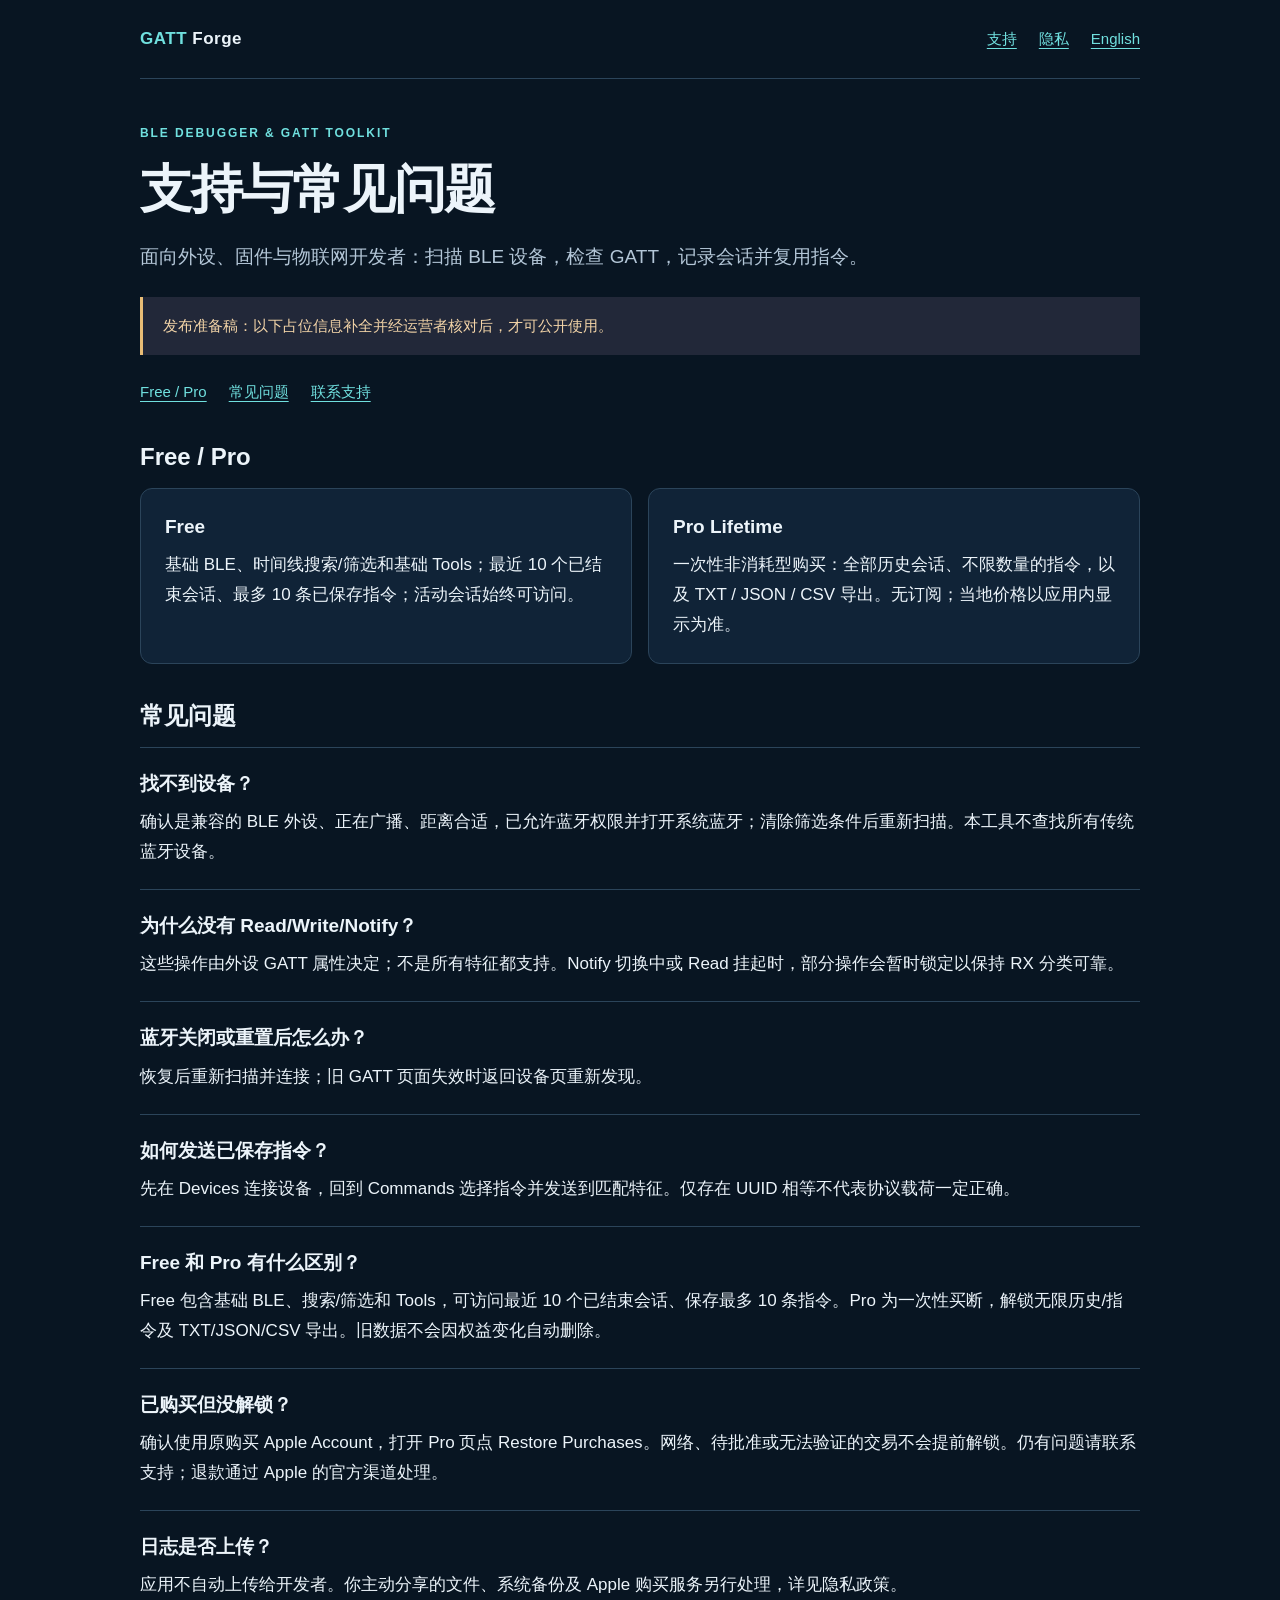
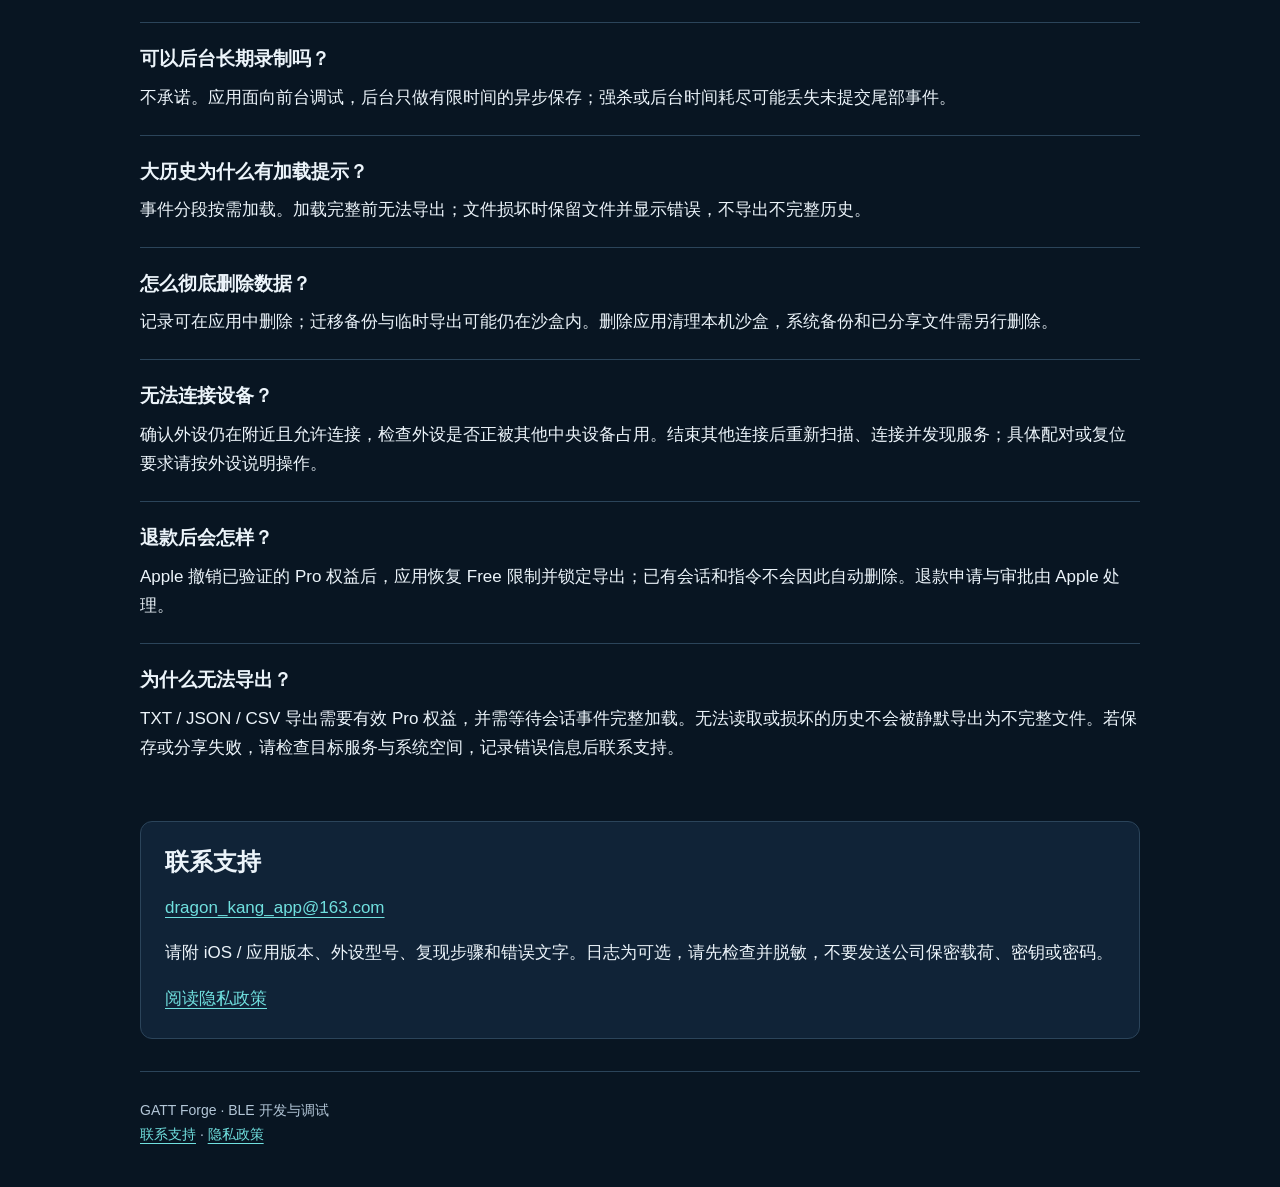
==== zh/index.html @ b28a735b "Initial GATT Forge support site" ====
<!doctype html>
<html lang="zh-Hans"><head><meta charset="utf-8"><meta name="viewport" content="width=device-width, initial-scale=1"><meta name="description" content="GATT Forge 支持与常见问题"><title>支持与常见问题 · GATT Forge</title><link rel="stylesheet" href="../styles.css"><link rel="icon" href="../favicon.svg" type="image/svg+xml"><link rel="alternate" hreflang="en" href="../index.html"></head>
<body><a class="skip" href="#main">跳到正文</a><header><a class="brand" href="index.html"><span>GATT</span> Forge</a><nav aria-label="主导航"><a href="index.html" aria-current="page">支持</a><a href="privacy.html">隐私</a><a lang="en" hreflang="en" href="../index.html">English</a></nav></header><main id="main"><p class="eyebrow">BLE DEBUGGER &amp; GATT TOOLKIT</p><h1>支持与常见问题</h1><p class="lead">面向外设、固件与物联网开发者：扫描 BLE 设备，检查 GATT，记录会话并复用指令。</p><div class="notice">发布准备稿：以下占位信息补全并经运营者核对后，才可公开使用。</div><nav class="jump" aria-label="页面内容"><a href="#plans">Free / Pro</a><a href="#faq">常见问题</a><a href="#contact">联系支持</a></nav><section id="plans"><h2>Free / Pro</h2><div class="plans"><article class="card"><h3>Free</h3><p>基础 BLE、时间线搜索/筛选和基础 Tools；最近 10 个已结束会话、最多 10 条已保存指令；活动会话始终可访问。</p></article><article class="card"><h3>Pro Lifetime</h3><p>一次性非消耗型购买：全部历史会话、不限数量的指令，以及 TXT / JSON / CSV 导出。无订阅；当地价格以应用内显示为准。</p></article></div></section><section id="faq"><h2>常见问题</h2><article class="faq"><h3>找不到设备？</h3><p>确认是兼容的 BLE 外设、正在广播、距离合适，已允许蓝牙权限并打开系统蓝牙；清除筛选条件后重新扫描。本工具不查找所有传统蓝牙设备。</p></article><article class="faq"><h3>为什么没有 Read/Write/Notify？</h3><p>这些操作由外设 GATT 属性决定；不是所有特征都支持。Notify 切换中或 Read 挂起时，部分操作会暂时锁定以保持 RX 分类可靠。</p></article><article class="faq"><h3>蓝牙关闭或重置后怎么办？</h3><p>恢复后重新扫描并连接；旧 GATT 页面失效时返回设备页重新发现。</p></article><article class="faq"><h3>如何发送已保存指令？</h3><p>先在 Devices 连接设备，回到 Commands 选择指令并发送到匹配特征。仅存在 UUID 相等不代表协议载荷一定正确。</p></article><article class="faq"><h3>Free 和 Pro 有什么区别？</h3><p>Free 包含基础 BLE、搜索/筛选和 Tools，可访问最近 10 个已结束会话、保存最多 10 条指令。Pro 为一次性买断，解锁无限历史/指令及 TXT/JSON/CSV 导出。旧数据不会因权益变化自动删除。</p></article><article class="faq"><h3>已购买但没解锁？</h3><p>确认使用原购买 Apple Account，打开 Pro 页点 Restore Purchases。网络、待批准或无法验证的交易不会提前解锁。仍有问题请联系支持；退款通过 Apple 的官方渠道处理。</p></article><article class="faq"><h3>日志是否上传？</h3><p>应用不自动上传给开发者。你主动分享的文件、系统备份及 Apple 购买服务另行处理，详见隐私政策。</p></article><article class="faq"><h3>可以后台长期录制吗？</h3><p>不承诺。应用面向前台调试，后台只做有限时间的异步保存；强杀或后台时间耗尽可能丢失未提交尾部事件。</p></article><article class="faq"><h3>大历史为什么有加载提示？</h3><p>事件分段按需加载。加载完整前无法导出；文件损坏时保留文件并显示错误，不导出不完整历史。</p></article><article class="faq"><h3>怎么彻底删除数据？</h3><p>记录可在应用中删除；迁移备份与临时导出可能仍在沙盒内。删除应用清理本机沙盒，系统备份和已分享文件需另行删除。</p></article><article class="faq"><h3>无法连接设备？</h3><p>确认外设仍在附近且允许连接，检查外设是否正被其他中央设备占用。结束其他连接后重新扫描、连接并发现服务；具体配对或复位要求请按外设说明操作。</p></article><article class="faq"><h3>退款后会怎样？</h3><p>Apple 撤销已验证的 Pro 权益后，应用恢复 Free 限制并锁定导出；已有会话和指令不会因此自动删除。退款申请与审批由 Apple 处理。</p></article><article class="faq"><h3>为什么无法导出？</h3><p>TXT / JSON / CSV 导出需要有效 Pro 权益，并需等待会话事件完整加载。无法读取或损坏的历史不会被静默导出为不完整文件。若保存或分享失败，请检查目标服务与系统空间，记录错误信息后联系支持。</p></article></section><section id="contact" class="card"><h2>联系支持</h2><p><a href="mailto:dragon_kang_app@163.com">dragon_kang_app@163.com</a></p><p>请附 iOS / 应用版本、外设型号、复现步骤和错误文字。日志为可选，请先检查并脱敏，不要发送公司保密载荷、密钥或密码。</p><p><a href="privacy.html">阅读隐私政策</a></p></section></main><footer>GATT Forge · BLE 开发与调试<br><a href="index.html#contact">联系支持</a> · <a href="privacy.html">隐私政策</a></footer></body></html>
---- styles.css ----
/* Local system fonts only. No scripts, remote assets or tracking. */
:root{color-scheme:dark;--bg:#081522;--panel:#102337;--ink:#ecf4fa;--muted:#b3c6d7;--line:#2b445a;--cyan:#70e0df}
*{box-sizing:border-box}html{scroll-padding-top:1rem}body{margin:0;background:var(--bg);color:var(--ink);font:17px/1.75 -apple-system,BlinkMacSystemFont,"Segoe UI",sans-serif}a{color:var(--cyan);text-underline-offset:4px}a:hover{text-decoration-thickness:2px}a:focus-visible{outline:3px solid var(--cyan);outline-offset:5px}header,main,footer{width:min(100% - 40px,1000px);margin:auto}header{display:flex;align-items:center;justify-content:space-between;gap:20px;padding:24px 0;border-bottom:1px solid var(--line);flex-wrap:wrap}.brand{color:var(--ink);font-weight:750;letter-spacing:.03em;text-decoration:none}.brand span{color:var(--cyan)}nav{display:flex;gap:22px;flex-wrap:wrap;font-size:15px}main{padding:44px 0 32px}h1{font-size:clamp(32px,5vw,52px);line-height:1.15;letter-spacing:-.025em;margin:8px 0 20px}h2{font-size:24px;line-height:1.35;margin:0 0 14px}h3{font-size:19px;line-height:1.45;margin:0 0 10px}p{margin:0 0 16px}.eyebrow{font-size:12px;letter-spacing:.16em;color:var(--cyan);font-weight:700}.lead{color:var(--muted);max-width:760px;font-size:19px}.notice{border-left:3px solid #e9bd76;background:#222839;padding:16px 20px;margin:24px 0;color:#f4d5a8;font-size:15px}.jump{margin:24px 0 32px}.plans{display:grid;grid-template-columns:1fr 1fr;gap:16px}.card{background:var(--panel);border:1px solid var(--line);padding:24px;border-radius:12px}.card p:last-child{margin:0}section{margin-top:36px}.faq{border-top:1px solid var(--line);padding:22px 0 6px}.policy{max-width:780px}.policy section{padding-top:22px;border-top:1px solid var(--line)}code{font: .9em ui-monospace,SFMono-Regular,monospace;color:var(--cyan);overflow-wrap:anywhere}.meta{font-size:14px;color:var(--muted)}footer{padding:26px 0 40px;border-top:1px solid var(--line);font-size:14px;color:var(--muted)}.skip{position:absolute;left:16px;top:-80px;background:var(--panel);padding:8px}.skip:focus{top:8px}li{margin:7px 0} @media(max-width:600px){header,main,footer{width:calc(100% - 32px)}header{gap:14px}nav{gap:16px}main{padding-top:30px}.plans{grid-template-columns:1fr}.card{padding:20px}.lead{font-size:17px}h2{font-size:22px}}
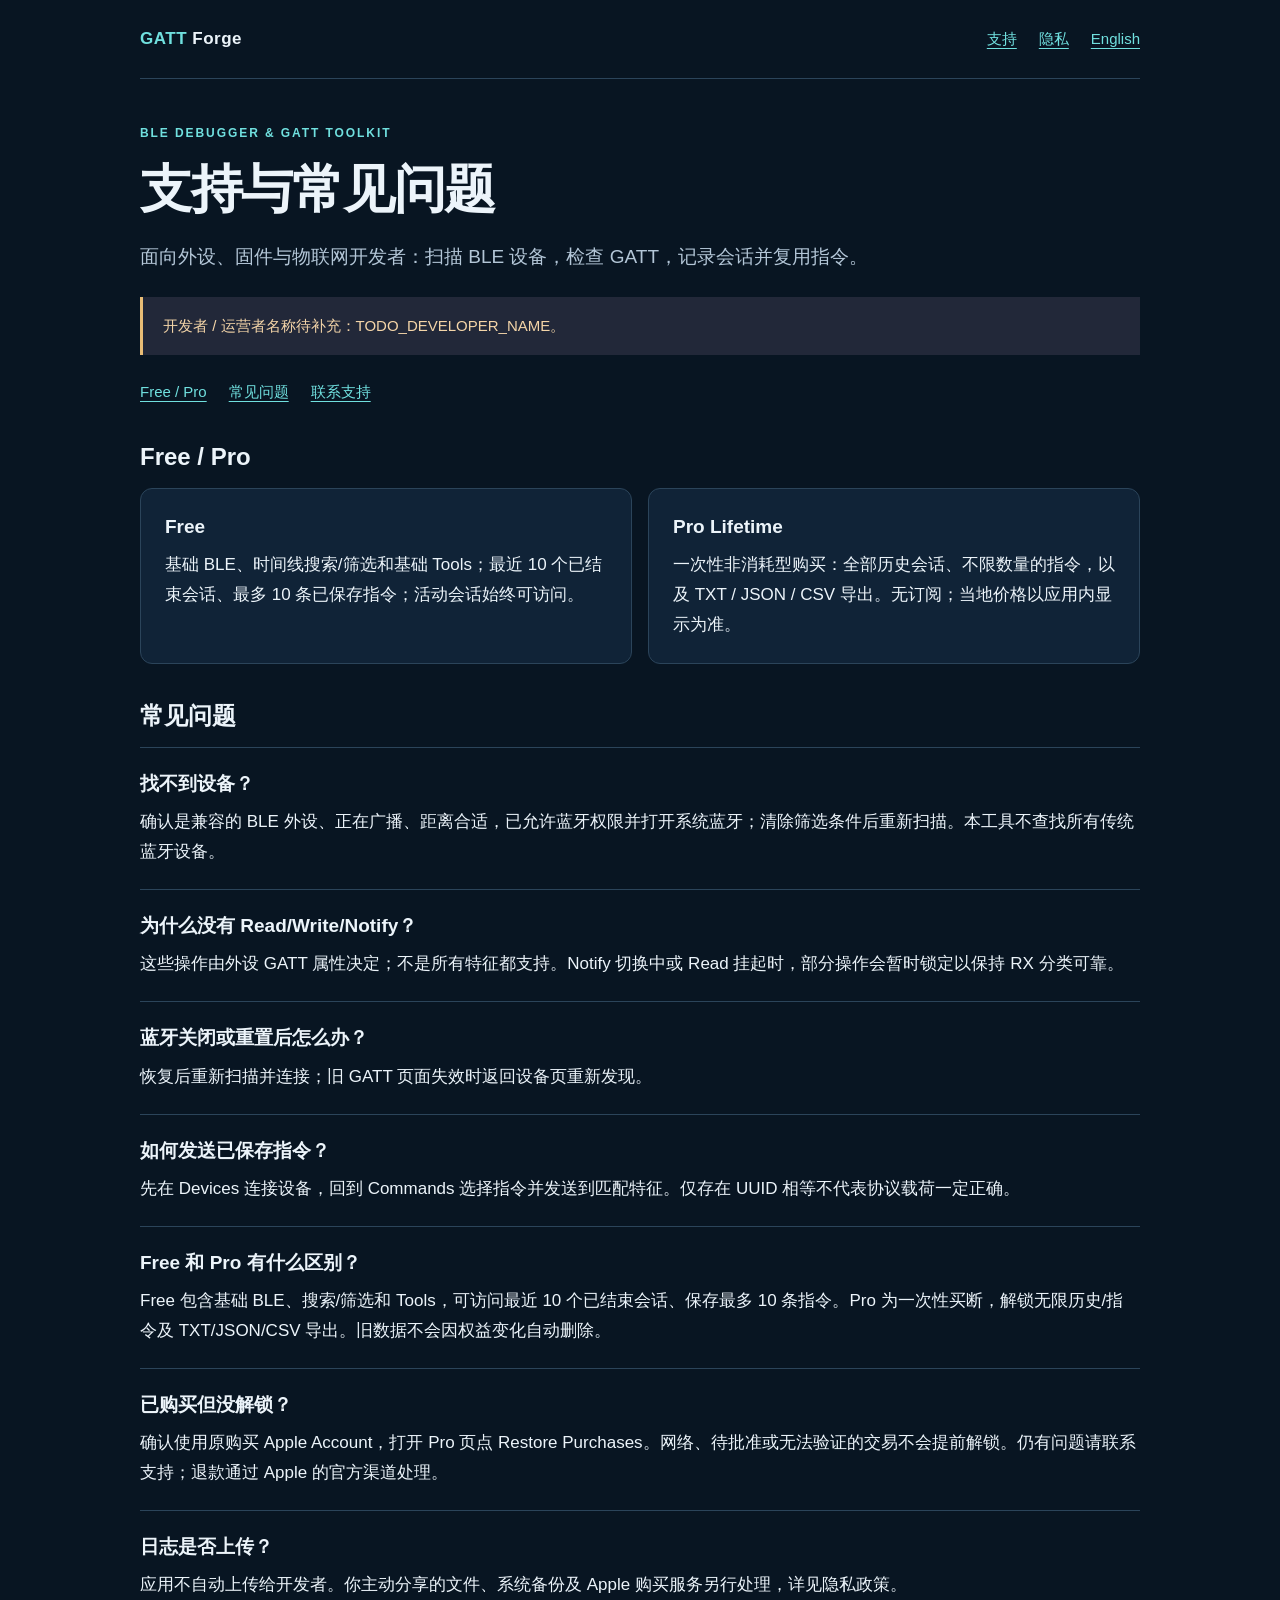
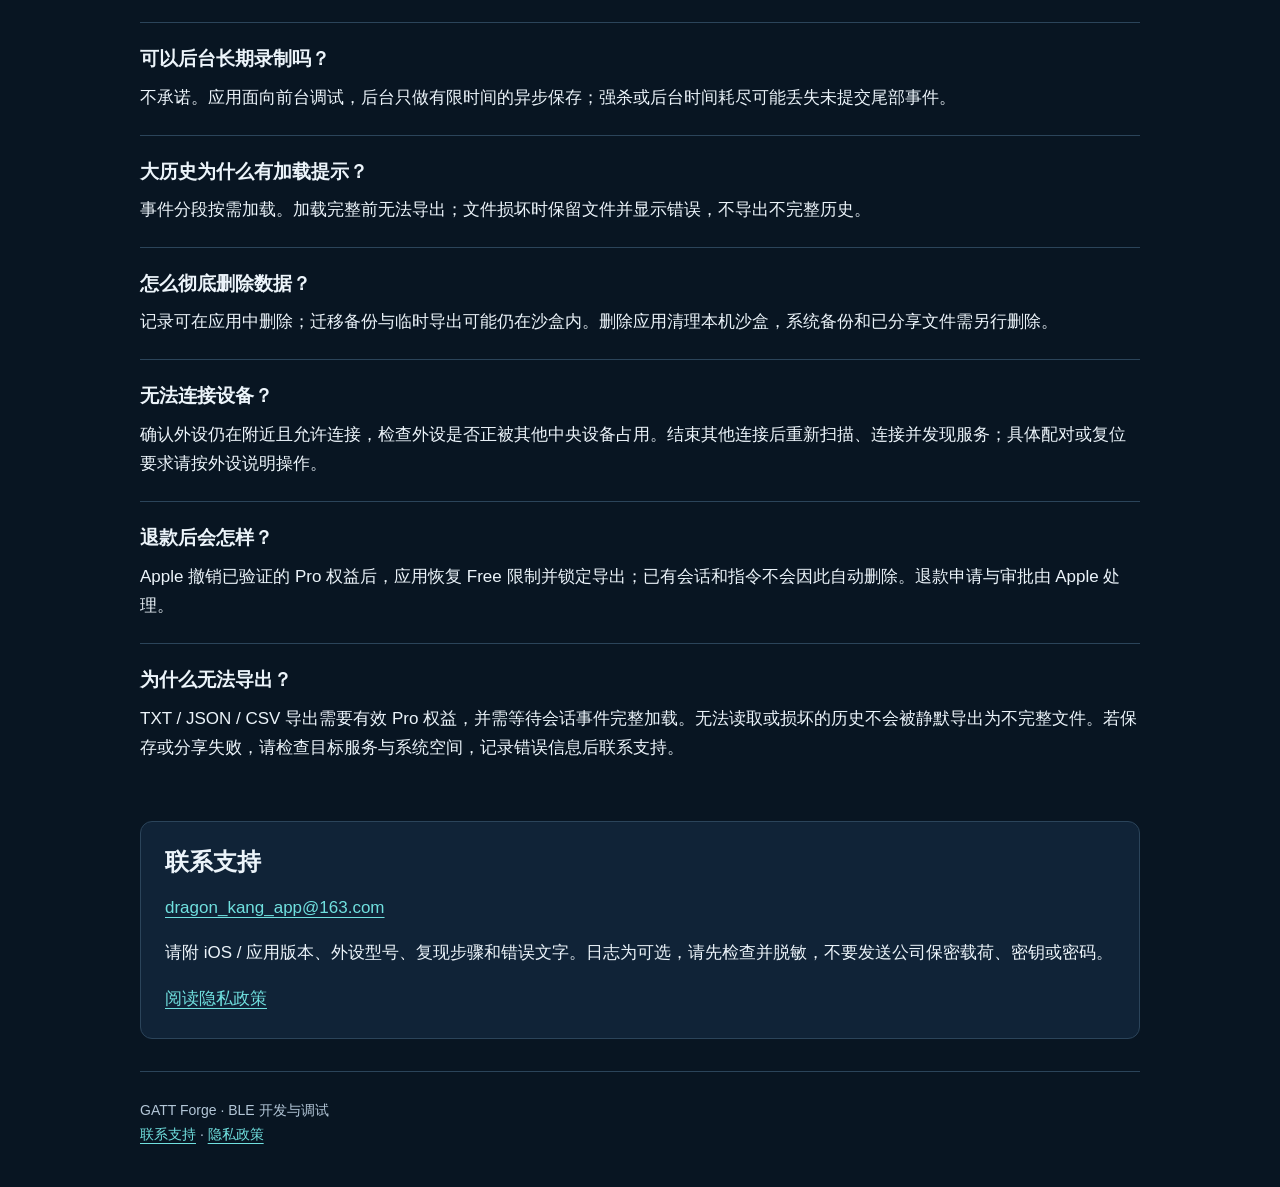
==== commit 346d4150: "Complete support and hosting privacy disclosures" ====
--- a/zh/index.html
+++ b/zh/index.html
@@ -1,3 +1,3 @@
 <!doctype html>
 <html lang="zh-Hans"><head><meta charset="utf-8"><meta name="viewport" content="width=device-width, initial-scale=1"><meta name="description" content="GATT Forge 支持与常见问题"><title>支持与常见问题 · GATT Forge</title><link rel="stylesheet" href="../styles.css"><link rel="icon" href="../favicon.svg" type="image/svg+xml"><link rel="alternate" hreflang="en" href="../index.html"></head>
-<body><a class="skip" href="#main">跳到正文</a><header><a class="brand" href="index.html"><span>GATT</span> Forge</a><nav aria-label="主导航"><a href="index.html" aria-current="page">支持</a><a href="privacy.html">隐私</a><a lang="en" hreflang="en" href="../index.html">English</a></nav></header><main id="main"><p class="eyebrow">BLE DEBUGGER &amp; GATT TOOLKIT</p><h1>支持与常见问题</h1><p class="lead">面向外设、固件与物联网开发者：扫描 BLE 设备，检查 GATT，记录会话并复用指令。</p><div class="notice">发布准备稿：以下占位信息补全并经运营者核对后，才可公开使用。</div><nav class="jump" aria-label="页面内容"><a href="#plans">Free / Pro</a><a href="#faq">常见问题</a><a href="#contact">联系支持</a></nav><section id="plans"><h2>Free / Pro</h2><div class="plans"><article class="card"><h3>Free</h3><p>基础 BLE、时间线搜索/筛选和基础 Tools；最近 10 个已结束会话、最多 10 条已保存指令；活动会话始终可访问。</p></article><article class="card"><h3>Pro Lifetime</h3><p>一次性非消耗型购买：全部历史会话、不限数量的指令，以及 TXT / JSON / CSV 导出。无订阅；当地价格以应用内显示为准。</p></article></div></section><section id="faq"><h2>常见问题</h2><article class="faq"><h3>找不到设备？</h3><p>确认是兼容的 BLE 外设、正在广播、距离合适，已允许蓝牙权限并打开系统蓝牙；清除筛选条件后重新扫描。本工具不查找所有传统蓝牙设备。</p></article><article class="faq"><h3>为什么没有 Read/Write/Notify？</h3><p>这些操作由外设 GATT 属性决定；不是所有特征都支持。Notify 切换中或 Read 挂起时，部分操作会暂时锁定以保持 RX 分类可靠。</p></article><article class="faq"><h3>蓝牙关闭或重置后怎么办？</h3><p>恢复后重新扫描并连接；旧 GATT 页面失效时返回设备页重新发现。</p></article><article class="faq"><h3>如何发送已保存指令？</h3><p>先在 Devices 连接设备，回到 Commands 选择指令并发送到匹配特征。仅存在 UUID 相等不代表协议载荷一定正确。</p></article><article class="faq"><h3>Free 和 Pro 有什么区别？</h3><p>Free 包含基础 BLE、搜索/筛选和 Tools，可访问最近 10 个已结束会话、保存最多 10 条指令。Pro 为一次性买断，解锁无限历史/指令及 TXT/JSON/CSV 导出。旧数据不会因权益变化自动删除。</p></article><article class="faq"><h3>已购买但没解锁？</h3><p>确认使用原购买 Apple Account，打开 Pro 页点 Restore Purchases。网络、待批准或无法验证的交易不会提前解锁。仍有问题请联系支持；退款通过 Apple 的官方渠道处理。</p></article><article class="faq"><h3>日志是否上传？</h3><p>应用不自动上传给开发者。你主动分享的文件、系统备份及 Apple 购买服务另行处理，详见隐私政策。</p></article><article class="faq"><h3>可以后台长期录制吗？</h3><p>不承诺。应用面向前台调试，后台只做有限时间的异步保存；强杀或后台时间耗尽可能丢失未提交尾部事件。</p></article><article class="faq"><h3>大历史为什么有加载提示？</h3><p>事件分段按需加载。加载完整前无法导出；文件损坏时保留文件并显示错误，不导出不完整历史。</p></article><article class="faq"><h3>怎么彻底删除数据？</h3><p>记录可在应用中删除；迁移备份与临时导出可能仍在沙盒内。删除应用清理本机沙盒，系统备份和已分享文件需另行删除。</p></article><article class="faq"><h3>无法连接设备？</h3><p>确认外设仍在附近且允许连接，检查外设是否正被其他中央设备占用。结束其他连接后重新扫描、连接并发现服务；具体配对或复位要求请按外设说明操作。</p></article><article class="faq"><h3>退款后会怎样？</h3><p>Apple 撤销已验证的 Pro 权益后，应用恢复 Free 限制并锁定导出；已有会话和指令不会因此自动删除。退款申请与审批由 Apple 处理。</p></article><article class="faq"><h3>为什么无法导出？</h3><p>TXT / JSON / CSV 导出需要有效 Pro 权益，并需等待会话事件完整加载。无法读取或损坏的历史不会被静默导出为不完整文件。若保存或分享失败，请检查目标服务与系统空间，记录错误信息后联系支持。</p></article></section><section id="contact" class="card"><h2>联系支持</h2><p><a href="mailto:dragon_kang_app@163.com">dragon_kang_app@163.com</a></p><p>请附 iOS / 应用版本、外设型号、复现步骤和错误文字。日志为可选，请先检查并脱敏，不要发送公司保密载荷、密钥或密码。</p><p><a href="privacy.html">阅读隐私政策</a></p></section></main><footer>GATT Forge · BLE 开发与调试<br><a href="index.html#contact">联系支持</a> · <a href="privacy.html">隐私政策</a></footer></body></html>+<body><a class="skip" href="#main">跳到正文</a><header><a class="brand" href="index.html"><span>GATT</span> Forge</a><nav aria-label="主导航"><a href="index.html" aria-current="page">支持</a><a href="privacy.html">隐私</a><a lang="en" hreflang="en" href="../index.html">English</a></nav></header><main id="main"><p class="eyebrow">BLE DEBUGGER &amp; GATT TOOLKIT</p><h1>支持与常见问题</h1><p class="lead">面向外设、固件与物联网开发者：扫描 BLE 设备，检查 GATT，记录会话并复用指令。</p><div class="notice">开发者 / 运营者名称待补充：TODO_DEVELOPER_NAME。</div><nav class="jump" aria-label="页面内容"><a href="#plans">Free / Pro</a><a href="#faq">常见问题</a><a href="#contact">联系支持</a></nav><section id="plans"><h2>Free / Pro</h2><div class="plans"><article class="card"><h3>Free</h3><p>基础 BLE、时间线搜索/筛选和基础 Tools；最近 10 个已结束会话、最多 10 条已保存指令；活动会话始终可访问。</p></article><article class="card"><h3>Pro Lifetime</h3><p>一次性非消耗型购买：全部历史会话、不限数量的指令，以及 TXT / JSON / CSV 导出。无订阅；当地价格以应用内显示为准。</p></article></div></section><section id="faq"><h2>常见问题</h2><article class="faq"><h3>找不到设备？</h3><p>确认是兼容的 BLE 外设、正在广播、距离合适，已允许蓝牙权限并打开系统蓝牙；清除筛选条件后重新扫描。本工具不查找所有传统蓝牙设备。</p></article><article class="faq"><h3>为什么没有 Read/Write/Notify？</h3><p>这些操作由外设 GATT 属性决定；不是所有特征都支持。Notify 切换中或 Read 挂起时，部分操作会暂时锁定以保持 RX 分类可靠。</p></article><article class="faq"><h3>蓝牙关闭或重置后怎么办？</h3><p>恢复后重新扫描并连接；旧 GATT 页面失效时返回设备页重新发现。</p></article><article class="faq"><h3>如何发送已保存指令？</h3><p>先在 Devices 连接设备，回到 Commands 选择指令并发送到匹配特征。仅存在 UUID 相等不代表协议载荷一定正确。</p></article><article class="faq"><h3>Free 和 Pro 有什么区别？</h3><p>Free 包含基础 BLE、搜索/筛选和 Tools，可访问最近 10 个已结束会话、保存最多 10 条指令。Pro 为一次性买断，解锁无限历史/指令及 TXT/JSON/CSV 导出。旧数据不会因权益变化自动删除。</p></article><article class="faq"><h3>已购买但没解锁？</h3><p>确认使用原购买 Apple Account，打开 Pro 页点 Restore Purchases。网络、待批准或无法验证的交易不会提前解锁。仍有问题请联系支持；退款通过 Apple 的官方渠道处理。</p></article><article class="faq"><h3>日志是否上传？</h3><p>应用不自动上传给开发者。你主动分享的文件、系统备份及 Apple 购买服务另行处理，详见隐私政策。</p></article><article class="faq"><h3>可以后台长期录制吗？</h3><p>不承诺。应用面向前台调试，后台只做有限时间的异步保存；强杀或后台时间耗尽可能丢失未提交尾部事件。</p></article><article class="faq"><h3>大历史为什么有加载提示？</h3><p>事件分段按需加载。加载完整前无法导出；文件损坏时保留文件并显示错误，不导出不完整历史。</p></article><article class="faq"><h3>怎么彻底删除数据？</h3><p>记录可在应用中删除；迁移备份与临时导出可能仍在沙盒内。删除应用清理本机沙盒，系统备份和已分享文件需另行删除。</p></article><article class="faq"><h3>无法连接设备？</h3><p>确认外设仍在附近且允许连接，检查外设是否正被其他中央设备占用。结束其他连接后重新扫描、连接并发现服务；具体配对或复位要求请按外设说明操作。</p></article><article class="faq"><h3>退款后会怎样？</h3><p>Apple 撤销已验证的 Pro 权益后，应用恢复 Free 限制并锁定导出；已有会话和指令不会因此自动删除。退款申请与审批由 Apple 处理。</p></article><article class="faq"><h3>为什么无法导出？</h3><p>TXT / JSON / CSV 导出需要有效 Pro 权益，并需等待会话事件完整加载。无法读取或损坏的历史不会被静默导出为不完整文件。若保存或分享失败，请检查目标服务与系统空间，记录错误信息后联系支持。</p></article></section><section id="contact" class="card"><h2>联系支持</h2><p><a href="mailto:dragon_kang_app@163.com">dragon_kang_app@163.com</a></p><p>请附 iOS / 应用版本、外设型号、复现步骤和错误文字。日志为可选，请先检查并脱敏，不要发送公司保密载荷、密钥或密码。</p><p><a href="privacy.html">阅读隐私政策</a></p></section></main><footer>GATT Forge · BLE 开发与调试<br><a href="index.html#contact">联系支持</a> · <a href="privacy.html">隐私政策</a></footer></body></html>
